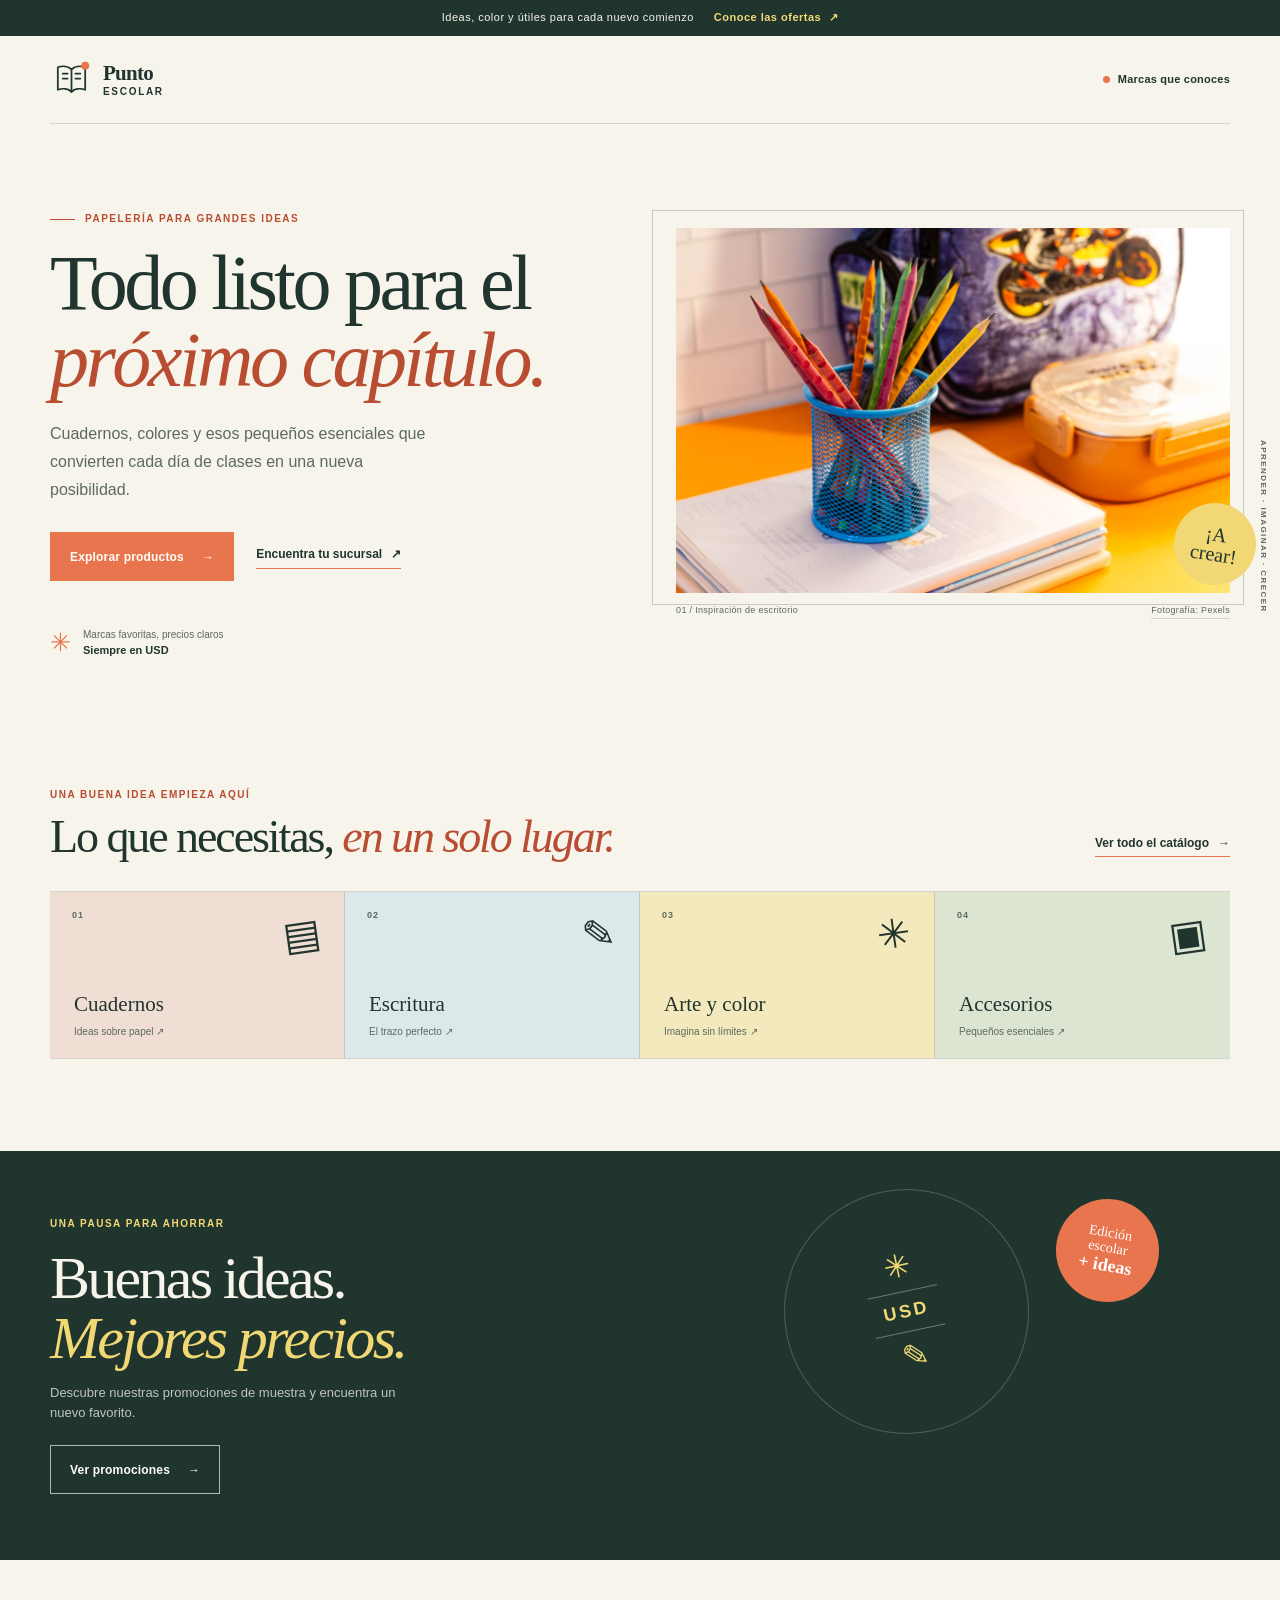
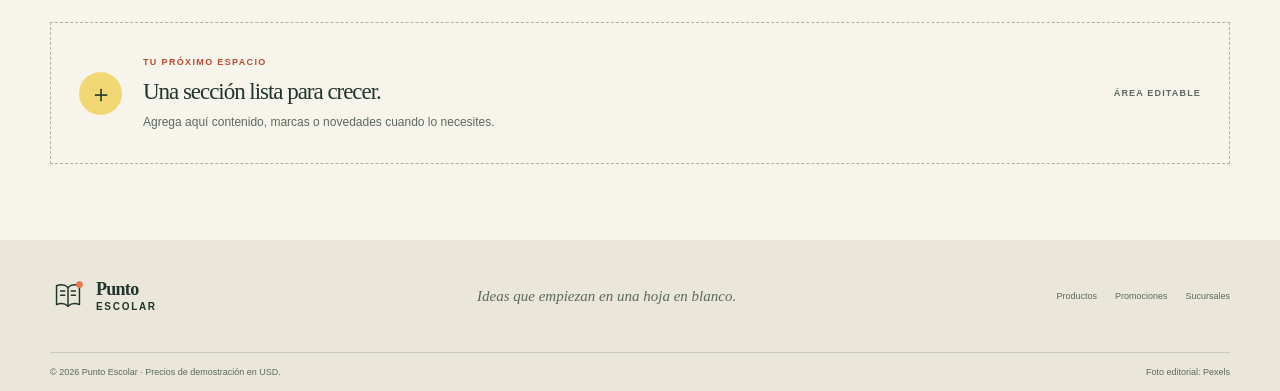
==== index.html @ 62d96d1a "Build Punto Escolar static site" ====
<!doctype html>
<html lang="es">
<head>
  <meta charset="utf-8">
  <meta name="viewport" content="width=device-width, initial-scale=1">
  <meta name="description" content="Artículos escolares de marcas reconocidas, promociones y sucursales de Punto Escolar.">
  <meta name="theme-color" content="#f7f4eb">
  <title>Punto Escolar — Todo listo para aprender</title>
  <link rel="stylesheet" href="styles.css">
  <script src="app.js" defer></script>
</head>
<body>
  <div class="announcement"><span>Ideas, color y útiles para cada nuevo comienzo</span><a href="promociones.html">Conoce las ofertas <span aria-hidden="true">↗</span></a></div>
  <header class="site-header">
    <a class="brand" href="index.html" aria-label="Punto Escolar, página principal">
      <svg class="brand-mark" viewBox="0 0 44 44" aria-hidden="true"><path d="M8 9.5c5.4-2 11-.8 14 2.1 3-2.9 8.6-4.1 14-2.1v23c-5.4-2-11-.8-14 2.1-3-2.9-8.6-4.1-14-2.1z"/><path d="M22 11.6v23M13 16h5m-5 5h5m8-5h5m-5 5h5"/><circle cx="36" cy="8" r="3.2"/></svg>
      <span class="brand-name"><strong>Punto</strong><span>Escolar</span></span>
    </a>
    <nav class="main-nav" aria-label="Navegación principal">
      <details class="nav-menu">
        <summary>Secciones <span aria-hidden="true">⌄</span></summary>
        <div class="nav-links">
          <a href="index.html" aria-current="page">Principal</a>
          <a href="productos.html">Productos</a>
          <a href="promociones.html">Promociones</a>
          <a href="sucursales.html">Sucursales</a>
        </div>
      </details>
    </nav>
    <a class="header-note" href="productos.html"><span class="header-note-dot"></span> Marcas que conoces</a>
  </header>

  <main>
    <section class="hero wrap">
      <div class="hero-copy">
        <p class="eyebrow"><span class="eyebrow-rule"></span> Papelería para grandes ideas</p>
        <h1>Todo listo para el <em>próximo capítulo.</em></h1>
        <p class="hero-lede">Cuadernos, colores y esos pequeños esenciales que convierten cada día de clases en una nueva posibilidad.</p>
        <div class="hero-actions">
          <a class="button button-primary" href="productos.html">Explorar productos <span aria-hidden="true">→</span></a>
          <a class="text-link" href="sucursales.html">Encuentra tu sucursal <span aria-hidden="true">↗</span></a>
        </div>
        <div class="hero-proof"><span class="proof-star" aria-hidden="true">✳</span><span>Marcas favoritas, precios claros<br><strong>Siempre en USD</strong></span></div>
      </div>
      <figure class="hero-image-frame">
        <img data-hero-image src="/manus-storage/capa-pexels_b8e84800.jpg" alt="Lápices de colores listos para dibujar sobre un escritorio escolar" fetchpriority="high">
        <figcaption><span>01 / Inspiración de escritorio</span><a href="https://www.pexels.com" target="_blank" rel="noreferrer">Fotografía: Pexels</a></figcaption>
        <span class="image-stamp" aria-hidden="true">¡A<br>crear!</span>
      </figure>
      <span class="hero-side-note" aria-hidden="true">APRENDER · IMAGINAR · CRECER</span>
    </section>

    <section class="quick-cats wrap" aria-labelledby="categories-title">
      <div class="section-heading">
        <div><p class="eyebrow">Una buena idea empieza aquí</p><h2 id="categories-title">Lo que necesitas, <em>en un solo lugar.</em></h2></div>
        <a class="text-link" href="productos.html">Ver todo el catálogo <span aria-hidden="true">→</span></a>
      </div>
      <div class="category-ribbon">
        <a class="category-tile cat-coral" href="productos.html#cuadernos"><span class="category-index">01</span><span class="category-icon" aria-hidden="true">▤</span><strong>Cuadernos</strong><span>Ideas sobre papel ↗</span></a>
        <a class="category-tile cat-blue" href="productos.html#escritura"><span class="category-index">02</span><span class="category-icon" aria-hidden="true">✎</span><strong>Escritura</strong><span>El trazo perfecto ↗</span></a>
        <a class="category-tile cat-yellow" href="productos.html#arte"><span class="category-index">03</span><span class="category-icon" aria-hidden="true">✳</span><strong>Arte y color</strong><span>Imagina sin límites ↗</span></a>
        <a class="category-tile cat-green" href="productos.html#accesorios"><span class="category-index">04</span><span class="category-icon" aria-hidden="true">▣</span><strong>Accesorios</strong><span>Pequeños esenciales ↗</span></a>
      </div>
    </section>

    <section class="featured-band">
      <div class="wrap featured-inner">
        <div><p class="eyebrow">Una pausa para ahorrar</p><h2>Buenas ideas.<br><em>Mejores precios.</em></h2><p>Descubre nuestras promociones de muestra y encuentra un nuevo favorito.</p><a class="button button-light" href="promociones.html">Ver promociones <span aria-hidden="true">→</span></a></div>
        <div class="featured-doodle" aria-hidden="true"><span>✳</span><span>USD</span><span>✎</span></div>
        <div class="featured-sticker"><span>Edición<br>escolar</span><strong>+ ideas</strong></div>
      </div>
    </section>

    <!-- ESPACIO EDITABLE: agrega aquí novedades, categorías o información institucional. -->
    <section class="edit-slot wrap" aria-label="Espacio para futuras secciones">
      <span class="edit-slot-icon" aria-hidden="true">＋</span><div><p class="eyebrow">Tu próximo espacio</p><h2>Una sección lista para crecer.</h2><p>Agrega aquí contenido, marcas o novedades cuando lo necesites.</p></div><span class="edit-slot-label">ÁREA EDITABLE</span>
    </section>
  </main>

  <footer class="site-footer">
    <div class="wrap footer-inner"><a class="brand brand-footer" href="index.html"><svg class="brand-mark" viewBox="0 0 44 44" aria-hidden="true"><path d="M8 9.5c5.4-2 11-.8 14 2.1 3-2.9 8.6-4.1 14-2.1v23c-5.4-2-11-.8-14 2.1-3-2.9-8.6-4.1-14-2.1z"/><path d="M22 11.6v23M13 16h5m-5 5h5m8-5h5m-5 5h5"/><circle cx="36" cy="8" r="3.2"/></svg><span class="brand-name"><strong>Punto</strong><span>Escolar</span></span></a><p>Ideas que empiezan en una hoja en blanco.</p><div class="footer-links"><a href="productos.html">Productos</a><a href="promociones.html">Promociones</a><a href="sucursales.html">Sucursales</a></div></div>
    <div class="wrap footer-bottom"><span>© <span data-year></span> Punto Escolar · Precios de demostración en USD.</span><a href="https://www.pexels.com" target="_blank" rel="noreferrer">Foto editorial: Pexels</a></div>
  </footer>
</body>
</html>
---- styles.css ----
/* Paleta editable: cambia estos valores para adaptar la identidad de tu grupo. */
:root {
  --paper: #f7f4eb;
  --paper-deep: #eee9dc;
  --ink: #20352e;
  --ink-soft: #5c6a5f;
  --accent: #e9754f;
  --accent-dark: #b84d32;
  --blue: #dce8e9;
  --yellow: #f1d874;
  --green: #dce4d2;
  --line: rgba(32, 53, 46, .17);
  --white: #fffdf8;
  --serif: Georgia, 'Times New Roman', serif;
  --sans: 'Avenir Next', Avenir, 'Segoe UI', sans-serif;
  --content: 1180px;
}

* { box-sizing: border-box; }
html { scroll-behavior: smooth; }
body { margin: 0; background: var(--paper); color: var(--ink); font-family: var(--sans); font-size: 16px; line-height: 1.55; }
a { color: inherit; text-decoration: none; }
button { font: inherit; }
img { display: block; max-width: 100%; }
.wrap { width: min(var(--content), calc(100% - 64px)); margin-inline: auto; }
::selection { background: var(--yellow); color: var(--ink); }

.announcement { min-height: 36px; padding: 7px 32px; display: flex; justify-content: center; align-items: center; gap: 20px; background: var(--ink); color: var(--paper); font-size: 11px; letter-spacing: .045em; }
.announcement a { color: #f4d978; font-weight: 700; }
.announcement a span { padding-left: 4px; }
.site-header { position: relative; z-index: 5; width: min(var(--content), calc(100% - 64px)); min-height: 88px; margin-inline: auto; display: flex; justify-content: space-between; align-items: center; border-bottom: 1px solid var(--line); }
.brand { display: inline-flex; align-items: center; gap: 10px; flex: 0 0 auto; }
.brand-mark { width: 43px; height: 43px; fill: none; stroke: var(--ink); stroke-width: 1.8; stroke-linecap: round; stroke-linejoin: round; }
.brand-mark circle { fill: var(--accent); stroke: var(--accent); }
.brand-name { display: flex; flex-direction: column; line-height: .96; letter-spacing: -.045em; }
.brand-name strong { font-family: var(--serif); font-size: 21px; font-weight: 700; }
.brand-name > span { margin-top: 4px; font-size: 10px; font-weight: 700; letter-spacing: .17em; text-transform: uppercase; }
.main-nav { margin-inline: auto; padding-inline: 24px; }
.nav-menu summary { display: none; }
.nav-links { display: flex; gap: clamp(18px, 3vw, 40px); align-items: center; }
.nav-menu:not([open]) > .nav-links { display: flex; }
.nav-links a { position: relative; padding: 8px 0; color: var(--ink-soft); font-size: 13px; font-weight: 600; transition: color .18s ease; }
.nav-links a:hover, .nav-links a[aria-current="page"] { color: var(--ink); }
.nav-links a[aria-current="page"]::after { position: absolute; right: 0; bottom: 1px; left: 0; height: 2px; background: var(--accent); content: ''; }
.header-note { display: flex; align-items: center; gap: 8px; font-size: 11px; font-weight: 700; letter-spacing: .02em; }
.header-note-dot, .status-dot { width: 7px; height: 7px; border-radius: 50%; background: var(--accent); }

.hero { position: relative; min-height: 540px; display: grid; grid-template-columns: .94fr 1.06fr; gap: clamp(38px, 7vw, 94px); align-items: center; padding-block: 70px 88px; }
.hero-copy { position: relative; z-index: 1; padding-block: 18px; }
.eyebrow { display: flex; align-items: center; gap: 10px; margin: 0 0 18px; color: var(--accent-dark); font-size: 10px; font-weight: 800; letter-spacing: .15em; line-height: 1.4; text-transform: uppercase; }
.eyebrow-rule { width: 25px; height: 1px; background: currentColor; }
h1, h2, p { margin-top: 0; }
h1, .section-heading h2, .featured-inner h2, .edit-slot h2, .page-intro h1 { font-family: var(--serif); font-weight: 400; letter-spacing: -.045em; }
h1 { max-width: 560px; margin-bottom: 22px; font-size: clamp(48px, 6.2vw, 78px); line-height: .99; }
h1 em, h2 em { color: var(--accent-dark); font-weight: 400; }
.hero-lede { max-width: 390px; margin-bottom: 28px; color: var(--ink-soft); font-size: 16px; line-height: 1.75; }
.hero-actions { display: flex; flex-wrap: wrap; gap: 22px; align-items: center; }
.button { min-height: 49px; padding: 0 19px; display: inline-flex; justify-content: center; align-items: center; gap: 18px; border: 1px solid transparent; font-size: 12px; font-weight: 800; letter-spacing: .015em; transition: transform .2s ease, background-color .2s ease; }
.button:hover { transform: translateY(-2px); }
.button-primary { background: var(--accent); color: #fffdf8; }
.button-primary:hover { background: var(--accent-dark); }
.button-light { border-color: rgba(255,255,255,.65); color: var(--white); }
.button-light:hover { background: var(--white); color: var(--ink); }
.text-link { display: inline-flex; align-items: center; gap: 9px; border-bottom: 1px solid var(--accent); padding-bottom: 4px; font-size: 12px; font-weight: 700; }
.text-link span { transition: transform .2s ease; }
.text-link:hover span { transform: translateX(3px); }
.hero-proof { display: flex; align-items: center; gap: 12px; margin-top: 42px; color: var(--ink-soft); font-size: 10px; line-height: 1.55; }
.hero-proof strong { color: var(--ink); font-size: 11px; }
.proof-star { color: var(--accent); font-size: 25px; }
.hero-image-frame { position: relative; margin: 0; padding: 0 0 28px 24px; }
.hero-image-frame::before { position: absolute; top: -18px; right: -14px; bottom: 42px; left: 0; border: 1px solid rgba(32,53,46,.22); content: ''; }
.hero-image-frame img { position: relative; z-index: 1; width: 100%; height: 365px; object-fit: cover; object-position: 50% 52%; }
.hero-image-frame figcaption { position: relative; z-index: 2; display: flex; justify-content: space-between; gap: 16px; padding-top: 11px; color: var(--ink-soft); font-size: 9px; letter-spacing: .035em; }
.hero-image-frame figcaption a { border-bottom: 1px solid var(--line); }
.image-stamp { position: absolute; z-index: 2; right: -26px; bottom: 62px; width: 82px; height: 82px; display: grid; place-content: center; border-radius: 50%; background: var(--yellow); color: var(--ink); font-family: var(--serif); font-size: 20px; line-height: 1; text-align: center; transform: rotate(9deg); }
.hero-side-note { position: absolute; right: -39px; bottom: 155px; color: var(--ink-soft); font-size: 8px; font-weight: 700; letter-spacing: .18em; writing-mode: vertical-rl; }

.quick-cats { padding-block: 20px 92px; }
.section-heading { display: flex; justify-content: space-between; align-items: end; gap: 24px; margin-bottom: 30px; }
.section-heading .eyebrow { margin-bottom: 10px; }
.section-heading h2 { margin-bottom: 0; font-size: clamp(32px, 4vw, 46px); line-height: 1.07; }
.section-heading > .text-link { flex: 0 0 auto; margin-bottom: 4px; }
.category-ribbon { display: grid; grid-template-columns: repeat(4, 1fr); border-top: 1px solid var(--line); border-bottom: 1px solid var(--line); }
.category-tile { position: relative; min-height: 166px; padding: 22px 24px 19px; display: flex; flex-direction: column; align-items: flex-start; justify-content: flex-end; overflow: hidden; border-right: 1px solid var(--line); transition: filter .2s ease; }
.category-tile:last-child { border-right: 0; }
.category-tile:hover { filter: saturate(1.16); }
.cat-coral { background: #f0ddd3; }
.cat-blue { background: var(--blue); }
.cat-yellow { background: #f3e9bd; }
.cat-green { background: var(--green); }
.category-index { position: absolute; top: 17px; left: 22px; color: var(--ink-soft); font-size: 9px; font-weight: 700; letter-spacing: .12em; }
.category-icon { position: absolute; top: 23px; right: 23px; color: var(--ink); font-family: var(--serif); font-size: 40px; line-height: 1; transform: rotate(-8deg); }
.category-tile strong { font-family: var(--serif); font-size: 21px; font-weight: 400; }
.category-tile > span:last-child { margin-top: 3px; color: var(--ink-soft); font-size: 10px; }
.featured-band { overflow: hidden; background: var(--ink); color: var(--paper); }
.featured-inner { position: relative; min-height: 330px; padding-block: 66px; display: flex; justify-content: space-between; align-items: center; }
.featured-inner .eyebrow { color: var(--yellow); }
.featured-inner h2 { margin-bottom: 15px; font-size: clamp(43px, 5vw, 60px); line-height: .99; }
.featured-inner h2 em { color: var(--yellow); }
.featured-inner p:not(.eyebrow) { max-width: 360px; margin-bottom: 22px; color: rgba(247,244,235,.75); font-size: 13px; }
.featured-doodle { position: absolute; top: 38px; right: 17%; width: 245px; height: 245px; display: grid; place-content: center; justify-items: center; border: 1px solid rgba(247,244,235,.22); border-radius: 50%; color: var(--yellow); transform: rotate(-12deg); }
.featured-doodle span:first-child, .featured-doodle span:last-child { font-size: 32px; }
.featured-doodle span:nth-child(2) { padding: 6px 12px; border-block: 1px solid rgba(247,244,235,.35); font-size: 18px; font-weight: 800; letter-spacing: .15em; }
.featured-sticker { position: absolute; top: 48px; right: 6%; width: 103px; height: 103px; display: grid; place-content: center; border-radius: 50%; background: var(--accent); color: white; font-family: var(--serif); line-height: 1.05; text-align: center; transform: rotate(10deg); }
.featured-sticker span { font-size: 14px; }
.featured-sticker strong { font-size: 18px; }
.edit-slot { position: relative; min-height: 142px; margin-block: 62px 76px; padding: 24px 28px; display: flex; align-items: center; gap: 21px; border: 1px dashed rgba(32,53,46,.35); }
.edit-slot-icon { width: 43px; height: 43px; flex: 0 0 auto; display: grid; place-content: center; border-radius: 50%; background: var(--yellow); font-size: 24px; }
.edit-slot .eyebrow { margin-bottom: 6px; font-size: 9px; }
.edit-slot h2 { margin-bottom: 3px; font-size: 23px; }
.edit-slot p:last-child { margin-bottom: 0; color: var(--ink-soft); font-size: 12px; }
.edit-slot-label { margin-left: auto; color: var(--ink-soft); font-size: 9px; font-weight: 800; letter-spacing: .13em; }
.edit-slot code { padding: 2px 5px; background: var(--paper-deep); font-size: 11px; }

.page-intro { min-height: 300px; padding-block: 68px 57px; display: flex; justify-content: space-between; align-items: center; border-bottom: 1px solid var(--line); }
.page-intro > div:first-child { max-width: 690px; }
.page-intro .eyebrow { margin-bottom: 15px; }
.page-intro h1 { margin-bottom: 14px; font-size: clamp(44px, 6vw, 70px); line-height: 1; }
.page-intro p:not(.eyebrow) { max-width: 550px; margin-bottom: 0; color: var(--ink-soft); font-size: 14px; }
.intro-mark { width: 118px; height: 118px; flex: 0 0 auto; display: grid; place-content: center; border: 1px solid var(--line); border-radius: 50%; color: var(--accent-dark); font-family: var(--serif); font-size: 45px; line-height: .9; text-align: center; transform: rotate(8deg); }
.intro-mark span { margin-top: 8px; color: var(--ink-soft); font-family: var(--sans); font-size: 8px; font-weight: 800; letter-spacing: .14em; }
.intro-sale { background: #f2e6b4; }
.intro-pin { background: var(--blue); }
.catalog-section, .offers-section, .locations-section { padding-block: 42px 20px; }
.catalog-topline { display: flex; justify-content: space-between; align-items: center; gap: 18px; margin-bottom: 22px; }
.catalog-topline h2 { margin: 0; font-family: var(--serif); font-size: 25px; font-weight: 400; letter-spacing: -.025em; }
.catalog-topline p { margin: 0; display: flex; align-items: center; gap: 8px; color: var(--ink-soft); font-size: 10px; }
.status-dot { width: 6px; height: 6px; }
.filter-row { display: flex; flex-wrap: wrap; align-items: center; gap: 8px; margin-bottom: 25px; }
.filter-label { margin-right: 5px; color: var(--ink-soft); font-size: 11px; }
.filter-button { padding: 7px 13px; border: 1px solid var(--line); border-radius: 99px; background: transparent; color: var(--ink-soft); cursor: pointer; font-size: 10px; transition: background .2s ease, color .2s ease; }
.filter-button:hover, .filter-button.is-active { border-color: var(--ink); background: var(--ink); color: var(--paper); }
.product-grid { display: grid; grid-template-columns: repeat(4, minmax(0, 1fr)); gap: 14px; }
.product-card { min-width: 0; border: 1px solid var(--line); background: var(--white); transition: transform .2s ease, box-shadow .2s ease; }
.product-card:hover { transform: translateY(-3px); box-shadow: 0 10px 22px rgba(32,53,46,.08); }
.product-visual { position: relative; min-height: 174px; display: grid; place-items: center; overflow: hidden; background: var(--product-bg, var(--blue)); }
.product-visual::before, .product-visual::after { position: absolute; width: 110px; height: 110px; border: 1px solid rgba(32,53,46,.12); border-radius: 50%; content: ''; }
.product-visual::after { width: 150px; height: 150px; }
.product-emoji { position: relative; z-index: 1; font-size: 56px; filter: drop-shadow(0 6px 5px rgba(32,53,46,.12)); }
.product-number { position: absolute; top: 10px; left: 12px; color: rgba(32,53,46,.65); font-size: 9px; font-weight: 700; letter-spacing: .08em; }
.product-category-tag { position: absolute; right: 10px; bottom: 10px; padding: 4px 7px; background: rgba(255,253,248,.83); color: var(--ink-soft); font-size: 8px; font-weight: 700; letter-spacing: .09em; text-transform: uppercase; }
.product-info { padding: 14px 14px 13px; }
.product-brand { display: block; margin-bottom: 4px; color: var(--accent-dark); font-size: 9px; font-weight: 800; letter-spacing: .11em; text-transform: uppercase; }
.product-info h3 { min-height: 40px; margin-bottom: 5px; font-family: var(--serif); font-size: 16px; font-weight: 400; line-height: 1.25; }
.product-description { min-height: 31px; margin-bottom: 13px; color: var(--ink-soft); font-size: 10px; line-height: 1.55; }
.product-price-row { padding-top: 10px; display: flex; justify-content: space-between; align-items: baseline; border-top: 1px solid var(--line); }
.product-price { font-family: var(--serif); font-size: 20px; }
.product-currency { color: var(--ink-soft); font-size: 9px; font-weight: 800; letter-spacing: .1em; }
.catalog-note { margin-block: 20px 5px; padding: 12px 15px; border-left: 2px solid var(--yellow); background: rgba(238,233,220,.58); color: var(--ink-soft); font-size: 10px; }

.offers-section { padding-bottom: 8px; }
.offers-grid { display: grid; grid-template-columns: repeat(3, minmax(0, 1fr)); gap: 16px; }
.offer-card { position: relative; min-height: 360px; padding: 16px 19px 20px; overflow: hidden; }
.offer-card-peach { background: #f0ddd3; }
.offer-card-blue { background: var(--blue); }
.offer-card-yellow { background: #f2e7bd; }
.offer-card-top { position: relative; z-index: 1; display: flex; justify-content: space-between; color: var(--ink-soft); font-size: 8px; font-weight: 800; letter-spacing: .13em; }
.offer-number { font-family: var(--serif); font-size: 16px; }
.offer-art { position: absolute; top: 45px; right: 20px; width: 150px; height: 115px; display: flex; justify-content: center; align-items: center; gap: 2px; color: var(--ink); transform: rotate(5deg); }
.offer-art span { width: 46px; height: 90px; display: grid; place-content: center; border: 1px solid rgba(32,53,46,.35); background: rgba(255,253,248,.45); font-family: var(--serif); font-size: 26px; }
.offer-art span:nth-child(2) { height: 110px; background: rgba(255,253,248,.7); transform: rotate(-8deg); }
.offer-card:nth-child(2) .offer-art span { border-radius: 40px; }
.offer-card:nth-child(3) .offer-art span { transform: rotate(-14deg); }
.offer-card:nth-child(3) .offer-art span:nth-child(2) { transform: rotate(6deg); }
.offer-copy { position: relative; z-index: 1; margin-top: 85px; }
.offer-tag { color: var(--accent-dark); font-size: 8px; font-weight: 800; letter-spacing: .12em; }
.offer-copy h2 { margin: 6px 0 8px; font-family: var(--serif); font-size: 30px; font-weight: 400; letter-spacing: -.035em; line-height: .98; }
.offer-copy p { max-width: 250px; margin-bottom: 11px; color: var(--ink-soft); font-size: 10px; }
.price-line { display: flex; flex-wrap: wrap; align-items: baseline; gap: 7px; }
.price-line strong { font-family: var(--serif); font-size: 23px; font-weight: 400; }
.price-line > span, .price-line del { color: var(--ink-soft); font-size: 9px; }
.offer-stamp { position: absolute; right: 18px; bottom: 15px; width: 46px; height: 46px; display: grid; place-content: center; border-radius: 50%; background: var(--accent); color: white; font-size: 10px; font-weight: 800; transform: rotate(-11deg); }

.location-grid { display: grid; grid-template-columns: repeat(2, minmax(0, 1fr)); gap: 18px; }
.location-card { display: grid; grid-template-columns: .84fr 1.16fr; min-height: 305px; border: 1px solid var(--line); background: var(--white); }
.location-map { position: relative; min-height: 100%; overflow: hidden; }
.map-peach { background: #efddd2; }
.map-blue { background: #dce8e9; }
.map-grid { position: absolute; inset: 0; background-image: linear-gradient(rgba(32,53,46,.11) 1px, transparent 1px), linear-gradient(90deg, rgba(32,53,46,.11) 1px, transparent 1px); background-size: 28px 28px; transform: rotate(-10deg) scale(1.4); }
.map-road { position: absolute; width: 130%; height: 19px; border-block: 1px solid rgba(32,53,46,.18); background: rgba(255,253,248,.72); }
.road-one { top: 38%; left: -12%; transform: rotate(-34deg); }
.road-two { top: 59%; left: -13%; transform: rotate(28deg); }
.map-pin { position: absolute; top: 45%; left: 49%; width: 33px; height: 33px; display: grid; place-content: center; border: 7px solid var(--white); border-radius: 50% 50% 50% 2px; background: var(--accent); color: transparent; font-size: 1px; box-shadow: 0 3px 9px rgba(32,53,46,.2); transform: rotate(-45deg); }
.map-label { position: absolute; right: 10px; bottom: 10px; padding: 5px 7px; background: var(--white); font-size: 8px; font-weight: 800; letter-spacing: .12em; }
.location-details { padding: 21px 20px 19px; }
.location-title { display: flex; align-items: center; gap: 10px; margin-bottom: 15px; }
.location-number { color: var(--accent-dark); font-size: 9px; font-weight: 800; letter-spacing: .1em; }
.location-title h2 { margin: 0; font-family: var(--serif); font-size: 22px; font-weight: 400; }
.location-address { position: relative; margin-bottom: 16px; padding-left: 18px; font-size: 11px; font-weight: 650; line-height: 1.6; }
.location-address > span:first-child { position: absolute; left: 0; color: var(--accent-dark); font-size: 14px; }
.address-indent { color: var(--ink-soft); font-size: 9px; font-weight: 400; }
.location-meta { margin-bottom: 14px; padding-block: 10px; display: grid; gap: 9px; border-block: 1px solid var(--line); }
.meta-label { color: var(--ink-soft); font-size: 8px; font-weight: 800; letter-spacing: .1em; }
.location-meta p { margin: 2px 0 0; font-size: 10px; }
.location-details .text-link { font-size: 10px; }

.site-footer { background: #eae6d9; }
.footer-inner { min-height: 112px; display: flex; justify-content: space-between; align-items: center; gap: 25px; }
.brand-footer .brand-mark { width: 36px; height: 36px; }
.brand-footer .brand-name strong { font-size: 18px; }
.footer-inner > p { margin: 0; color: var(--ink-soft); font-family: var(--serif); font-size: 15px; font-style: italic; }
.footer-links { display: flex; flex-wrap: wrap; gap: 18px; }
.footer-links a, .footer-bottom { color: var(--ink-soft); font-size: 9px; }
.footer-links a:hover, .footer-bottom a:hover { color: var(--accent-dark); }
.footer-bottom { min-height: 39px; display: flex; justify-content: space-between; align-items: center; gap: 15px; border-top: 1px solid var(--line); }

@media (max-width: 900px) {
  .wrap, .site-header { width: min(var(--content), calc(100% - 40px)); }
  .hero { gap: 38px; }
  .hero-image-frame img { height: 320px; }
  .hero-side-note { display: none; }
  .header-note { display: none; }
  .product-grid { grid-template-columns: repeat(3, minmax(0, 1fr)); }
  .location-card { grid-template-columns: 1fr; }
  .location-map { min-height: 160px; }
  .location-details { padding: 17px; }
  .featured-doodle { right: 11%; opacity: .75; }
  .featured-sticker { right: 2%; }
}
@media (max-width: 650px) {
  .wrap, .site-header { width: calc(100% - 36px); }
  .announcement { padding-inline: 12px; gap: 10px; font-size: 9px; text-align: center; }
  .announcement > span { max-width: 58%; }
  .site-header { min-height: 72px; gap: 12px; }
  .brand-mark { width: 37px; height: 37px; }
  .brand-name strong { font-size: 18px; }
  .main-nav { margin: 0 0 0 auto; padding: 0; }
  .nav-menu { position: relative; }
  .nav-menu summary { display: block; padding: 9px 10px; border: 1px solid var(--line); cursor: pointer; font-size: 11px; font-weight: 700; list-style: none; }
  .nav-menu summary::-webkit-details-marker { display: none; }
  .nav-menu:not([open]) > .nav-links { display: none; }
  .nav-menu[open] .nav-links { position: absolute; top: 43px; right: 0; min-width: 170px; padding: 9px 13px; display: flex; flex-direction: column; align-items: stretch; gap: 0; border: 1px solid var(--line); background: var(--white); box-shadow: 0 8px 20px rgba(32,53,46,.12); }
  .nav-links a { padding: 10px 4px; }
  .nav-links a[aria-current="page"]::after { right: auto; width: 24px; }
  .hero { min-height: 0; grid-template-columns: 1fr; gap: 28px; padding-block: 48px 56px; }
  .hero-copy { padding: 0; }
  h1 { max-width: 470px; font-size: clamp(47px, 13vw, 68px); }
  .hero-lede { font-size: 14px; }
  .hero-proof { margin-top: 25px; }
  .hero-image-frame { margin-inline: 5px 12px; padding-left: 12px; }
  .hero-image-frame::before { top: -12px; right: -11px; bottom: 38px; }
  .hero-image-frame img { height: 270px; }
  .image-stamp { right: -17px; bottom: 52px; width: 68px; height: 68px; font-size: 17px; }
  .hero-image-frame figcaption { font-size: 8px; }
  .quick-cats { padding-block: 9px 58px; }
  .section-heading { align-items: flex-start; flex-direction: column; gap: 16px; }
  .section-heading h2 { font-size: 35px; }
  .category-ribbon { grid-template-columns: repeat(2, 1fr); }
  .category-tile { min-height: 145px; padding: 17px; }
  .category-tile:nth-child(2) { border-right: 0; }
  .category-tile:nth-child(-n+2) { border-bottom: 1px solid var(--line); }
  .category-icon { top: 20px; right: 18px; font-size: 33px; }
  .featured-inner { min-height: 350px; padding-block: 49px; align-items: flex-start; }
  .featured-inner h2 { font-size: 46px; }
  .featured-inner > div:first-child { position: relative; z-index: 1; }
  .featured-doodle { top: auto; right: 8%; bottom: -52px; width: 176px; height: 176px; opacity: .42; }
  .featured-sticker { top: 42px; right: 5%; width: 70px; height: 70px; font-size: 12px; }
  .featured-sticker span { font-size: 11px; }
  .featured-sticker strong { font-size: 14px; }
  .edit-slot { min-height: 0; margin-block: 42px 52px; padding: 18px 15px; gap: 12px; align-items: flex-start; }
  .edit-slot-icon { width: 34px; height: 34px; font-size: 19px; }
  .edit-slot h2 { font-size: 18px; }
  .edit-slot p:last-child { font-size: 10px; }
  .edit-slot-label { position: absolute; right: 12px; bottom: 8px; font-size: 7px; }
  .page-intro { min-height: 0; padding-block: 49px 38px; gap: 10px; }
  .page-intro h1 { font-size: clamp(40px, 10vw, 57px); }
  .page-intro p:not(.eyebrow) { max-width: 420px; font-size: 12px; }
  .intro-mark { width: 70px; height: 70px; font-size: 29px; }
  .intro-mark span { margin-top: 5px; font-size: 6px; }
  .catalog-section, .offers-section, .locations-section { padding-top: 29px; }
  .catalog-topline { align-items: flex-start; flex-direction: column; gap: 7px; }
  .catalog-topline h2 { font-size: 22px; }
  .filter-row { gap: 6px; }
  .filter-button { padding: 6px 10px; font-size: 9px; }
  .filter-label { display: none; }
  .product-grid { grid-template-columns: repeat(2, minmax(0, 1fr)); gap: 9px; }
  .product-visual { min-height: 132px; }
  .product-emoji { font-size: 44px; }
  .product-info { padding: 11px 10px; }
  .product-info h3 { min-height: 38px; font-size: 14px; }
  .product-price { font-size: 18px; }
  .product-description { font-size: 9px; }
  .offers-grid { grid-template-columns: 1fr; gap: 12px; }
  .offer-card { min-height: 360px; padding-inline: 16px; }
  .offer-art { right: 12px; transform: scale(.85) rotate(5deg); transform-origin: top right; }
  .offer-copy { margin-top: 66px; }
  .offer-copy h2 { font-size: 29px; }
  .offer-stamp { right: 14px; bottom: 13px; left: auto; width: 42px; height: 42px; }
  .location-grid { grid-template-columns: 1fr; gap: 13px; }
  .location-card { grid-template-columns: .8fr 1.2fr; min-height: 0; }
  .location-map { min-height: 100%; }
  .location-details { padding: 14px 12px; }
  .location-title { gap: 7px; }
  .location-title h2 { font-size: 18px; }
  .location-meta p { font-size: 9px; }
  .location-details .text-link { font-size: 9px; }
  .footer-inner { padding-block: 20px; align-items: flex-start; flex-wrap: wrap; gap: 13px 20px; }
  .footer-inner > p { width: calc(100% - 5px); order: 2; font-size: 13px; }
  .footer-links { margin-left: auto; justify-content: flex-end; gap: 12px; }
  .footer-links a { font-size: 8px; }
  .footer-bottom { min-height: 50px; align-items: flex-start; justify-content: center; flex-direction: column; gap: 2px; padding-block: 8px; font-size: 8px; }
}
@media (max-width: 390px) {
  .announcement > span { max-width: 54%; }
  .brand { gap: 7px; }
  .brand-mark { width: 32px; height: 32px; }
  .brand-name strong { font-size: 16px; }
  .nav-menu summary { padding: 8px; font-size: 10px; }
  .page-intro { align-items: flex-start; }
  .intro-mark { width: 58px; height: 58px; font-size: 25px; }
  .location-card { grid-template-columns: 1fr; }
  .location-map { min-height: 130px; }
}
@media (prefers-reduced-motion: reduce) {
  *, *::before, *::after { scroll-behavior: auto !important; transition-duration: .01ms !important; animation-duration: .01ms !important; }
}
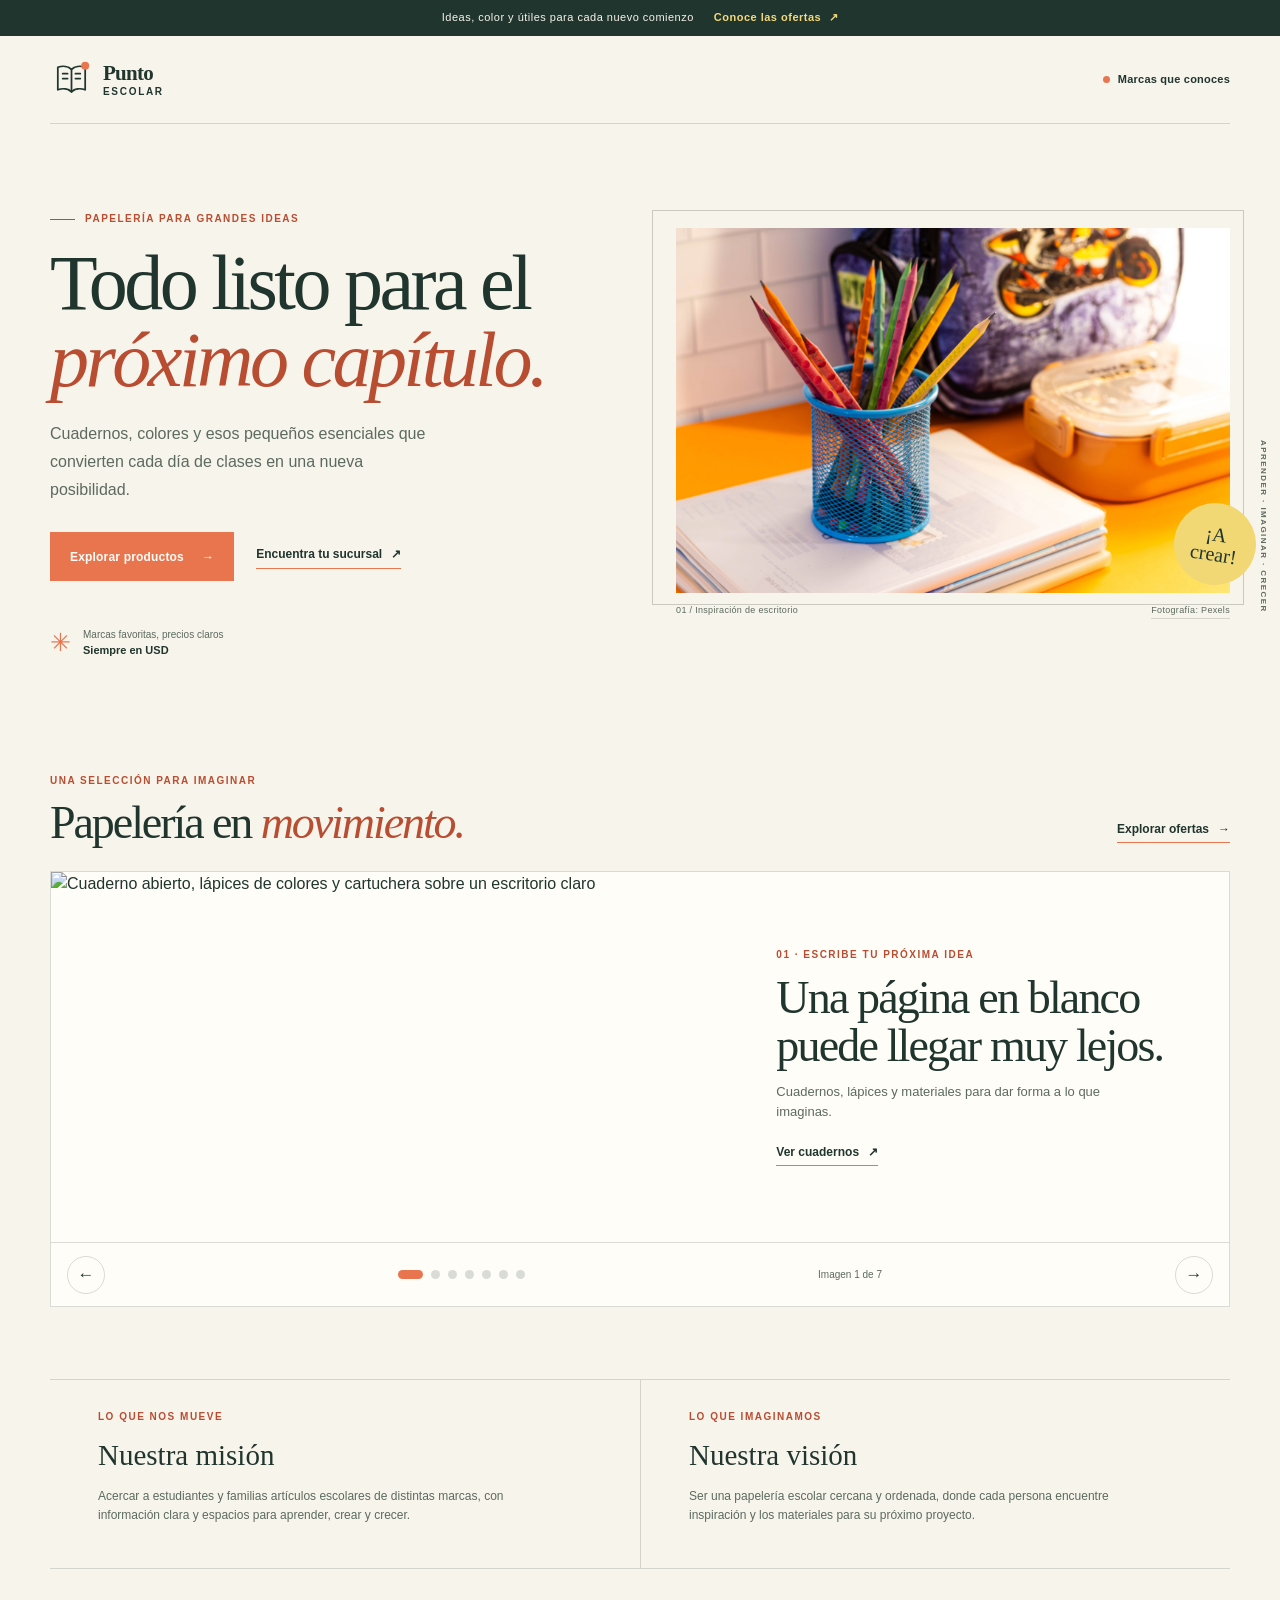
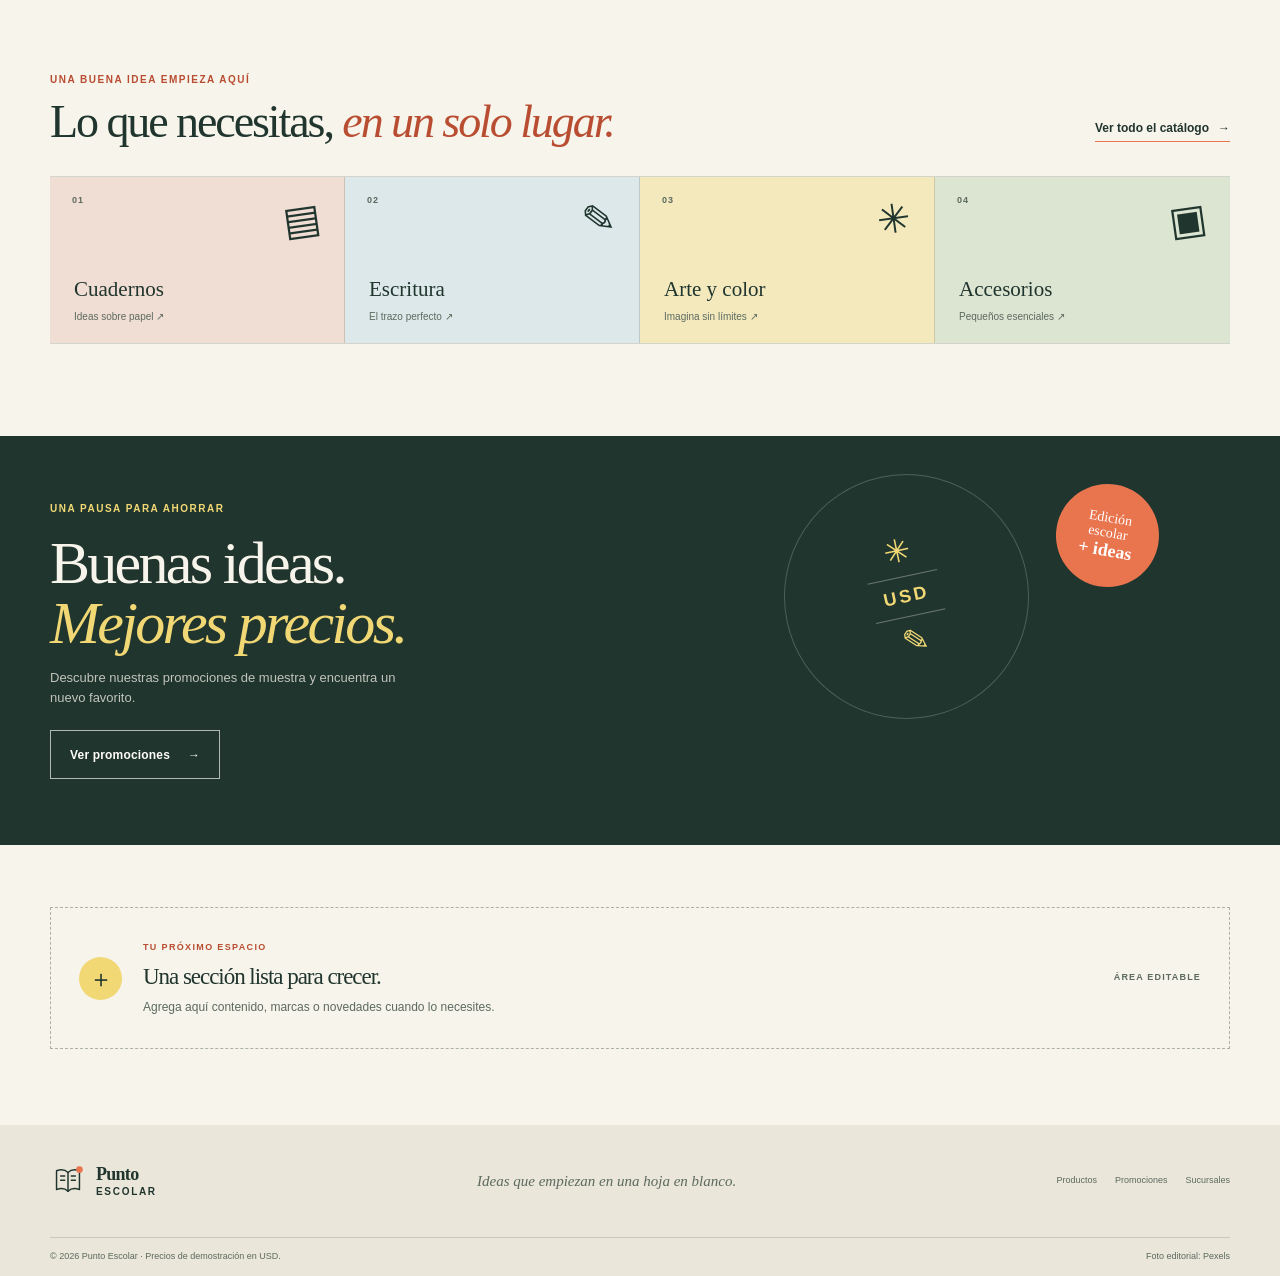
==== commit 4c8fd88c: "Completa requisitos de la práctica Punto Escolar" ====
--- a/index.html
+++ b/index.html
@@ -50,6 +50,66 @@
       <span class="hero-side-note" aria-hidden="true">APRENDER · IMAGINAR · CRECER</span>
     </section>
 
+    <section class="carousel-section wrap" aria-labelledby="carousel-title" data-carousel role="region" aria-roledescription="carrusel">
+      <div class="section-heading">
+        <div><p class="eyebrow">Una selección para imaginar</p><h2 id="carousel-title">Papelería en <em>movimiento.</em></h2></div>
+        <a class="text-link" href="promociones.html">Explorar ofertas <span aria-hidden="true">→</span></a>
+      </div>
+      <div class="carousel-shell">
+        <div class="carousel-viewport" data-carousel-viewport tabindex="0" aria-label="Usa las flechas izquierda y derecha para cambiar de imagen">
+          <div class="carousel-track" id="carousel-track" data-carousel-track>
+            <article class="carousel-slide" id="carousel-slide-1" data-carousel-slide aria-roledescription="diapositiva" aria-label="1 de 7">
+              <img src="/manus-storage/async-images/cZHfBtibYEFNKaZ6m2aofV/image-1.webp" alt="Cuaderno abierto, lápices de colores y cartuchera sobre un escritorio claro" loading="lazy">
+              <div class="carousel-copy"><p class="eyebrow">01 · Escribe tu próxima idea</p><h3>Una página en blanco puede llegar muy lejos.</h3><p>Cuadernos, lápices y materiales para dar forma a lo que imaginas.</p><a class="text-link" href="productos.html#cuadernos">Ver cuadernos <span aria-hidden="true">↗</span></a></div>
+            </article>
+            <article class="carousel-slide" id="carousel-slide-2" data-carousel-slide aria-roledescription="diapositiva" aria-label="2 de 7">
+              <img src="/manus-storage/async-images/cZHfBtibYEFNKaZ6m2aofV/image-2.webp" alt="Mochila escolar azul con cuaderno, regla y lápices sin marcas visibles" loading="lazy">
+              <div class="carousel-copy"><p class="eyebrow">02 · Todo listo para salir</p><h3>Pequeños esenciales, grandes jornadas.</h3><p>Prepara la mochila con artículos prácticos para cada día de clases.</p><a class="text-link" href="productos.html#accesorios">Ver accesorios <span aria-hidden="true">↗</span></a></div>
+            </article>
+            <article class="carousel-slide" id="carousel-slide-3" data-carousel-slide aria-roledescription="diapositiva" aria-label="3 de 7">
+              <img src="/manus-storage/async-images/cZHfBtibYEFNKaZ6m2aofV/image-3.webp" alt="Acuarelas, pinceles, lápices y cuaderno de dibujo sobre una mesa" loading="lazy">
+              <div class="carousel-copy"><p class="eyebrow">03 · Dale color al día</p><h3>Haz espacio para crear.</h3><p>Una selección de materiales de arte para explorar nuevas ideas.</p><a class="text-link" href="productos.html#arte">Ver arte y color <span aria-hidden="true">↗</span></a></div>
+            </article>
+            <article class="carousel-slide" id="carousel-slide-4" data-carousel-slide aria-roledescription="diapositiva" aria-label="4 de 7">
+              <img src="/manus-storage/async-images/cZHfBtibYEFNKaZ6m2aofV/image-4.webp" alt="Libretas de tonos crema y verde con lápiz y bolígrafo" loading="lazy">
+              <div class="carousel-copy"><p class="eyebrow">04 · Ideas en orden</p><h3>Encuentra tu ritmo para aprender.</h3><p>Cuadernos y herramientas de escritura para organizar cada proyecto.</p><a class="text-link" href="productos.html#escritura">Ver escritura <span aria-hidden="true">↗</span></a></div>
+            </article>
+            <article class="carousel-slide" id="carousel-slide-5" data-carousel-slide aria-roledescription="diapositiva" aria-label="5 de 7">
+              <img src="/manus-storage/async-images/cZHfBtibYEFNKaZ6m2aofV/image-5.webp" alt="Regla, compás, transportador, lápices y cuaderno para geometría" loading="lazy">
+              <div class="carousel-copy"><p class="eyebrow">05 · Cada medida cuenta</p><h3>Herramientas para resolver y descubrir.</h3><p>Útiles de geometría de muestra para acompañar las actividades escolares.</p><a class="text-link" href="productos.html#accesorios">Ver accesorios <span aria-hidden="true">↗</span></a></div>
+            </article>
+            <article class="carousel-slide" id="carousel-slide-6" data-carousel-slide aria-roledescription="diapositiva" aria-label="6 de 7">
+              <img src="/manus-storage/async-images/QtJnY3WpvnTL7McUaALk23/image-1.webp" alt="Portalápices con lápices de colores, notas adhesivas y cuaderno" loading="lazy">
+              <div class="carousel-copy"><p class="eyebrow">06 · Tu espacio creativo</p><h3>Un buen comienzo cabe en el escritorio.</h3><p>Organiza tus materiales y deja a mano lo que necesitas para crear.</p><a class="text-link" href="promociones.html">Ver promociones <span aria-hidden="true">↗</span></a></div>
+            </article>
+            <article class="carousel-slide" id="carousel-slide-7" data-carousel-slide aria-roledescription="diapositiva" aria-label="7 de 7">
+              <img src="/manus-storage/carrusel-07_d6d8445c.jpeg" alt="Útiles escolares y cuadernos de colores sobre un escritorio de aula" loading="lazy">
+              <div class="carousel-copy"><p class="eyebrow">07 · Una mesa llena de posibilidades</p><h3>El próximo capítulo empieza aquí.</h3><p>Explora artículos de muestra para acompañar el regreso a clases.</p><a class="text-link" href="productos.html">Ver el catálogo <span aria-hidden="true">↗</span></a><p class="carousel-photo-credit">Fotografía: <a href="https://www.pexels.com" target="_blank" rel="noreferrer">Pexels</a></p></div>
+            </article>
+          </div>
+        </div>
+        <div class="carousel-controls">
+          <button class="carousel-arrow" type="button" data-carousel-prev aria-label="Mostrar imagen anterior" aria-controls="carousel-track">←</button>
+          <div class="carousel-dots" role="group" aria-label="Elegir imagen del carrusel">
+            <button class="carousel-dot" type="button" data-carousel-dot aria-label="Mostrar imagen 1" aria-controls="carousel-slide-1" aria-current="true"></button>
+            <button class="carousel-dot" type="button" data-carousel-dot aria-label="Mostrar imagen 2" aria-controls="carousel-slide-2" aria-current="false"></button>
+            <button class="carousel-dot" type="button" data-carousel-dot aria-label="Mostrar imagen 3" aria-controls="carousel-slide-3" aria-current="false"></button>
+            <button class="carousel-dot" type="button" data-carousel-dot aria-label="Mostrar imagen 4" aria-controls="carousel-slide-4" aria-current="false"></button>
+            <button class="carousel-dot" type="button" data-carousel-dot aria-label="Mostrar imagen 5" aria-controls="carousel-slide-5" aria-current="false"></button>
+            <button class="carousel-dot" type="button" data-carousel-dot aria-label="Mostrar imagen 6" aria-controls="carousel-slide-6" aria-current="false"></button>
+            <button class="carousel-dot" type="button" data-carousel-dot aria-label="Mostrar imagen 7" aria-controls="carousel-slide-7" aria-current="false"></button>
+          </div>
+          <span class="carousel-status" data-carousel-status aria-live="polite">Imagen 1 de 7</span>
+          <button class="carousel-arrow" type="button" data-carousel-next aria-label="Mostrar imagen siguiente" aria-controls="carousel-track">→</button>
+        </div>
+      </div>
+    </section>
+
+    <section class="mission-vision wrap" aria-label="Misión y visión de Punto Escolar">
+      <article class="mission-card"><p class="eyebrow">Lo que nos mueve</p><h2>Nuestra misión</h2><p>Acercar a estudiantes y familias artículos escolares de distintas marcas, con información clara y espacios para aprender, crear y crecer.</p></article>
+      <article class="mission-card"><p class="eyebrow">Lo que imaginamos</p><h2>Nuestra visión</h2><p>Ser una papelería escolar cercana y ordenada, donde cada persona encuentre inspiración y los materiales para su próximo proyecto.</p></article>
+    </section>
+
     <section class="quick-cats wrap" aria-labelledby="categories-title">
       <div class="section-heading">
         <div><p class="eyebrow">Una buena idea empieza aquí</p><h2 id="categories-title">Lo que necesitas, <em>en un solo lugar.</em></h2></div>
--- a/styles.css
+++ b/styles.css
@@ -74,6 +74,33 @@
 .hero-image-frame figcaption a { border-bottom: 1px solid var(--line); }
 .image-stamp { position: absolute; z-index: 2; right: -26px; bottom: 62px; width: 82px; height: 82px; display: grid; place-content: center; border-radius: 50%; background: var(--yellow); color: var(--ink); font-family: var(--serif); font-size: 20px; line-height: 1; text-align: center; transform: rotate(9deg); }
 .hero-side-note { position: absolute; right: -39px; bottom: 155px; color: var(--ink-soft); font-size: 8px; font-weight: 700; letter-spacing: .18em; writing-mode: vertical-rl; }
+
+.carousel-section { padding-block: 6px 72px; }
+.carousel-section .section-heading { margin-bottom: 24px; }
+.carousel-shell { overflow: hidden; border: 1px solid var(--line); background: var(--white); }
+.carousel-track { display: flex; transition: transform .48s cubic-bezier(.2,.7,.2,1); }
+.carousel-slide { min-width: 100%; min-height: 350px; display: grid; grid-template-columns: 1.15fr .85fr; }
+.carousel-slide img { width: 100%; height: 100%; min-height: 350px; object-fit: cover; }
+.carousel-copy { padding: clamp(24px, 4vw, 48px); display: flex; flex-direction: column; justify-content: center; background: var(--white); }
+.carousel-copy .eyebrow { margin-bottom: 12px; }
+.carousel-copy h3 { max-width: 420px; margin: 0 0 13px; font-family: var(--serif); font-size: clamp(30px, 4vw, 46px); font-weight: 400; letter-spacing: -.04em; line-height: 1.03; }
+.carousel-copy p:not(.eyebrow) { max-width: 360px; margin-bottom: 20px; color: var(--ink-soft); font-size: 13px; }
+.carousel-copy .carousel-photo-credit { margin-top: 16px; margin-bottom: 0; font-size: 9px; }
+.carousel-copy .text-link { align-self: flex-start; }
+.carousel-controls { min-height: 64px; padding: 10px 16px; display: flex; justify-content: space-between; align-items: center; gap: 16px; border-top: 1px solid var(--line); }
+.carousel-arrow { width: 38px; height: 38px; flex: 0 0 auto; display: grid; place-content: center; border: 1px solid var(--line); border-radius: 50%; background: transparent; color: var(--ink); cursor: pointer; font-size: 17px; transition: background-color .18s ease, color .18s ease; }
+.carousel-arrow:hover, .carousel-arrow:focus-visible { background: var(--ink); color: var(--paper); }
+.carousel-dots { display: flex; justify-content: center; align-items: center; gap: 8px; }
+.carousel-dot { width: 9px; height: 9px; padding: 0; border: 0; border-radius: 50%; background: var(--line); cursor: pointer; }
+.carousel-dot[aria-current="true"] { width: 25px; border-radius: 8px; background: var(--accent); }
+.carousel-status { min-width: 54px; color: var(--ink-soft); font-size: 10px; text-align: right; }
+.sr-only { position: absolute; width: 1px; height: 1px; padding: 0; margin: -1px; overflow: hidden; clip: rect(0, 0, 0, 0); white-space: nowrap; border: 0; }
+.mission-vision { margin-block: 0 84px; display: grid; grid-template-columns: 1fr 1fr; border-block: 1px solid var(--line); }
+.mission-card { min-height: 188px; padding: 30px clamp(18px, 4vw, 48px); }
+.mission-card + .mission-card { border-left: 1px solid var(--line); }
+.mission-card .eyebrow { margin-bottom: 9px; }
+.mission-card h2 { margin: 0 0 9px; font-family: var(--serif); font-size: 29px; font-weight: 400; }
+.mission-card p:last-child { max-width: 440px; margin-bottom: 0; color: var(--ink-soft); font-size: 12px; }
 
 .quick-cats { padding-block: 20px 92px; }
 .section-heading { display: flex; justify-content: space-between; align-items: end; gap: 24px; margin-bottom: 30px; }
@@ -150,10 +177,12 @@
 
 .offers-section { padding-bottom: 8px; }
 .offers-grid { display: grid; grid-template-columns: repeat(3, minmax(0, 1fr)); gap: 16px; }
+.offer-card:nth-child(7):last-child { grid-column: 2; }
 .offer-card { position: relative; min-height: 360px; padding: 16px 19px 20px; overflow: hidden; }
 .offer-card-peach { background: #f0ddd3; }
 .offer-card-blue { background: var(--blue); }
 .offer-card-yellow { background: #f2e7bd; }
+.offer-card-green { background: #dce7dc; }
 .offer-card-top { position: relative; z-index: 1; display: flex; justify-content: space-between; color: var(--ink-soft); font-size: 8px; font-weight: 800; letter-spacing: .13em; }
 .offer-number { font-family: var(--serif); font-size: 16px; }
 .offer-art { position: absolute; top: 45px; right: 20px; width: 150px; height: 115px; display: flex; justify-content: center; align-items: center; gap: 2px; color: var(--ink); transform: rotate(5deg); }
@@ -171,11 +200,14 @@
 .price-line > span, .price-line del { color: var(--ink-soft); font-size: 9px; }
 .offer-stamp { position: absolute; right: 18px; bottom: 15px; width: 46px; height: 46px; display: grid; place-content: center; border-radius: 50%; background: var(--accent); color: white; font-size: 10px; font-weight: 800; transform: rotate(-11deg); }
 
-.location-grid { display: grid; grid-template-columns: repeat(2, minmax(0, 1fr)); gap: 18px; }
+.location-grid { display: grid; grid-template-columns: repeat(auto-fit, minmax(min(100%, 360px), 1fr)); gap: 18px; }
 .location-card { display: grid; grid-template-columns: .84fr 1.16fr; min-height: 305px; border: 1px solid var(--line); background: var(--white); }
 .location-map { position: relative; min-height: 100%; overflow: hidden; }
 .map-peach { background: #efddd2; }
 .map-blue { background: #dce8e9; }
+.map-yellow { background: #f2e7bd; }
+.map-green { background: #dce7dc; }
+.map-coral { background: #f0ddd3; }
 .map-grid { position: absolute; inset: 0; background-image: linear-gradient(rgba(32,53,46,.11) 1px, transparent 1px), linear-gradient(90deg, rgba(32,53,46,.11) 1px, transparent 1px); background-size: 28px 28px; transform: rotate(-10deg) scale(1.4); }
 .map-road { position: absolute; width: 130%; height: 19px; border-block: 1px solid rgba(32,53,46,.18); background: rgba(255,253,248,.72); }
 .road-one { top: 38%; left: -12%; transform: rotate(-34deg); }
@@ -207,6 +239,10 @@
 @media (max-width: 900px) {
   .wrap, .site-header { width: min(var(--content), calc(100% - 40px)); }
   .hero { gap: 38px; }
+  .offers-grid { grid-template-columns: repeat(2, minmax(0, 1fr)); }
+  .offer-card:nth-child(7):last-child { grid-column: 1 / -1; width: calc(50% - 9px); margin-inline: auto; }
+  .carousel-slide { grid-template-columns: 1.05fr .95fr; }
+  .carousel-copy { padding: 24px; }
   .hero-image-frame img { height: 320px; }
   .hero-side-note { display: none; }
   .header-note { display: none; }
@@ -240,6 +276,21 @@
   .hero-image-frame { margin-inline: 5px 12px; padding-left: 12px; }
   .hero-image-frame::before { top: -12px; right: -11px; bottom: 38px; }
   .hero-image-frame img { height: 270px; }
+  .carousel-section { padding-bottom: 52px; }
+  .carousel-slide { grid-template-columns: 1fr; grid-template-rows: 210px auto; min-height: 0; }
+  .carousel-slide img { min-height: 0; height: 210px; }
+  .carousel-copy { min-height: 210px; padding: 22px 20px; }
+  .carousel-copy h3 { font-size: 32px; }
+  .carousel-copy p:not(.eyebrow) { margin-bottom: 14px; font-size: 11px; }
+  .carousel-controls { min-height: 56px; padding-inline: 10px; gap: 8px; }
+  .carousel-arrow { width: 34px; height: 34px; }
+  .carousel-dots { gap: 6px; }
+  .carousel-dot { width: 7px; height: 7px; }
+  .carousel-dot[aria-current="true"] { width: 19px; }
+  .carousel-status { min-width: 42px; font-size: 9px; }
+  .mission-vision { grid-template-columns: 1fr; margin-bottom: 54px; }
+  .mission-card { min-height: 0; padding: 22px 4px; }
+  .mission-card + .mission-card { border-top: 1px solid var(--line); border-left: 0; }
   .image-stamp { right: -17px; bottom: 52px; width: 68px; height: 68px; font-size: 17px; }
   .hero-image-frame figcaption { font-size: 8px; }
   .quick-cats { padding-block: 9px 58px; }
@@ -281,6 +332,7 @@
   .product-price { font-size: 18px; }
   .product-description { font-size: 9px; }
   .offers-grid { grid-template-columns: 1fr; gap: 12px; }
+  .offer-card:nth-child(7):last-child { grid-column: auto; width: auto; margin-inline: 0; }
   .offer-card { min-height: 360px; padding-inline: 16px; }
   .offer-art { right: 12px; transform: scale(.85) rotate(5deg); transform-origin: top right; }
   .offer-copy { margin-top: 66px; }
